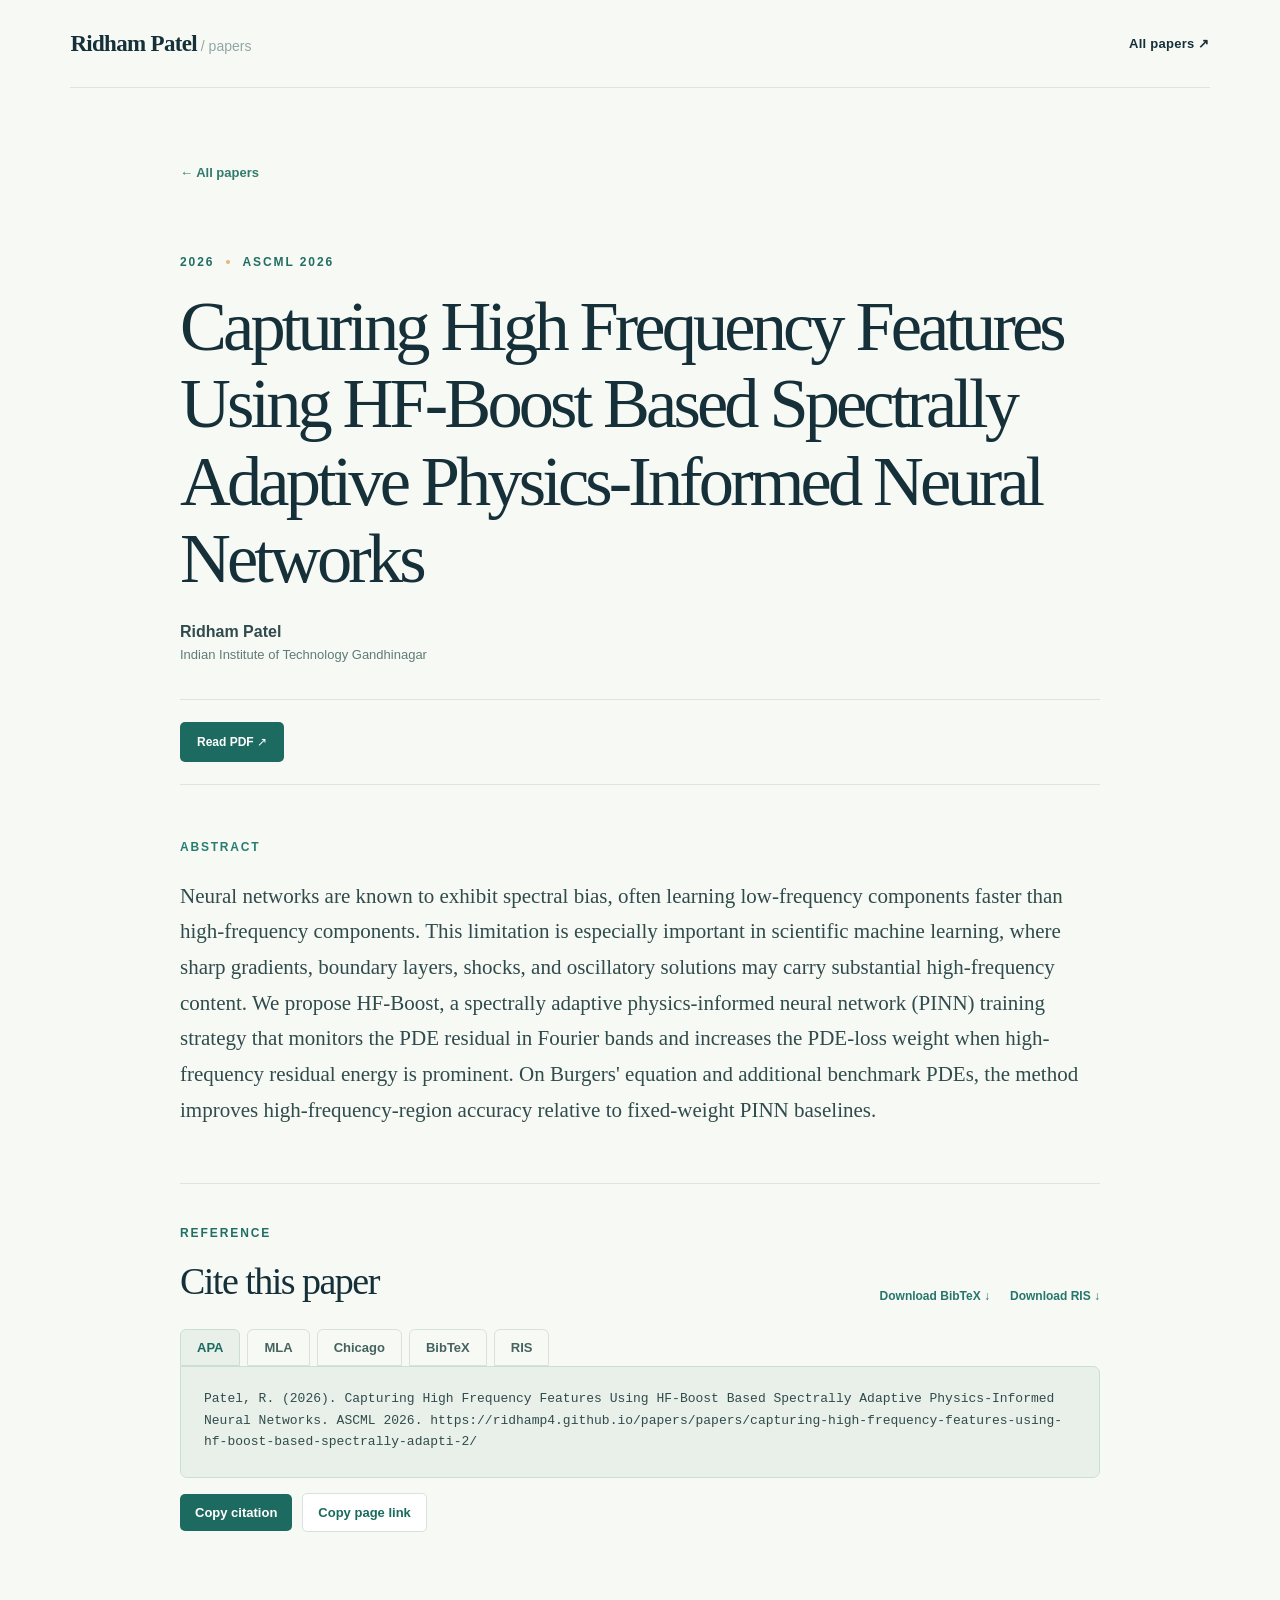
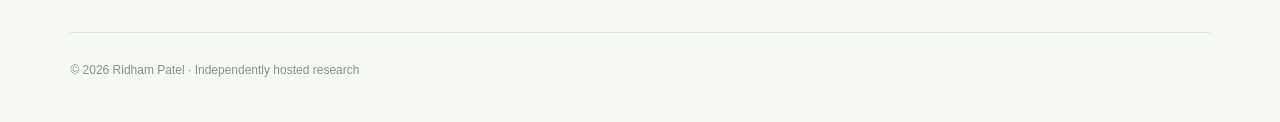
==== docs/papers/capturing-high-frequency-features-using-hf-boost-based-spectrally-adapti-2/index.html @ 2ceb57c7 "Publish papers site" ====
<!doctype html>
<html lang="en"><head><meta charset="utf-8"><meta name="viewport" content="width=device-width, initial-scale=1">
<title>Capturing High Frequency Features Using HF-Boost Based Spectrally Adaptive Physics-Informed Neural Networks | Ridham Patel</title><meta name="description" content="Neural networks are known to exhibit spectral bias, often learning low-frequency components faster than high-frequency components. This limitation is especially important in scientific machine learnin">
<meta property="og:type" content="article"><meta property="og:title" content="Capturing High Frequency Features Using HF-Boost Based Spectrally Adaptive Physics-Informed Neural Networks | Ridham Patel"><meta property="og:description" content="Neural networks are known to exhibit spectral bias, often learning low-frequency components faster than high-frequency components. This limitation is especially important in scientific machine learnin"><link rel="canonical" href="https://ridhamp4.github.io/papers/papers/capturing-high-frequency-features-using-hf-boost-based-spectrally-adapti-2/">
<link rel="stylesheet" href="../../assets/site.css"><link rel="icon" href="../../assets/favicon.svg" type="image/svg+xml"></head><body><div class="site-wrap"><header class="topbar"><a class="brand" href="../../">Ridham Patel<span class="brand-mark"> / papers</span></a><a class="top-link" href="../../">All papers ↗</a></header><main class="detail"><a class="back" href="../../">← All papers</a><div class="eyebrow">2026 <span class="dot"></span> ASCML 2026</div><h1>Capturing High Frequency Features Using HF-Boost Based Spectrally Adaptive Physics-Informed Neural Networks</h1><div class="detail-people" aria-label="Authors and institutes"><div class="detail-person"><span class="detail-person-name">Ridham Patel</span><span class="detail-institute">Indian Institute of Technology Gandhinagar</span></div></div><div class="detail-links"><a href="../../papers/pdf/capturing-high-frequency-features-using-hf-boost-based-spectrally-adapti-2.pdf" >Read PDF <span aria-hidden="true">↗</span></a></div><section class="abstract"><h2>Abstract</h2><p>Neural networks are known to exhibit spectral bias, often learning low-frequency components faster than high-frequency components. This limitation is especially important in scientific machine learning, where sharp gradients, boundary layers, shocks, and oscillatory solutions may carry substantial high-frequency content. We propose HF-Boost, a spectrally adaptive physics-informed neural network (PINN) training strategy that monitors the PDE residual in Fourier bands and increases the PDE-loss weight when high-frequency residual energy is prominent. On Burgers&#x27; equation and additional benchmark PDEs, the method improves high-frequency-region accuracy relative to fixed-weight PINN baselines.</p></section><section class="citations" aria-label="Cite this paper"><div class="citation-heading"><div><div class="eyebrow">Reference</div><h2>Cite this paper</h2></div><div class="citation-downloads"><a href="citation.bib" download>Download BibTeX ↓</a><a href="citation.ris" download>Download RIS ↓</a></div></div><div class="citation-tabs" role="group" aria-label="Citation format"><button type="button" class="citation-tab active" data-format="APA" aria-pressed="true">APA</button><button type="button" class="citation-tab" data-format="MLA" aria-pressed="false">MLA</button><button type="button" class="citation-tab" data-format="Chicago" aria-pressed="false">Chicago</button><button type="button" class="citation-tab" data-format="BibTeX" aria-pressed="false">BibTeX</button><button type="button" class="citation-tab" data-format="RIS" aria-pressed="false">RIS</button></div><pre class="citation-text" data-format="APA">Patel, R. (2026). Capturing High Frequency Features Using HF-Boost Based Spectrally Adaptive Physics-Informed Neural Networks. ASCML 2026. https://ridhamp4.github.io/papers/papers/capturing-high-frequency-features-using-hf-boost-based-spectrally-adapti-2/</pre><pre class="citation-text" data-format="MLA" hidden>Patel, Ridham. &quot;Capturing High Frequency Features Using HF-Boost Based Spectrally Adaptive Physics-Informed Neural Networks.&quot; ASCML 2026, 2026. https://ridhamp4.github.io/papers/papers/capturing-high-frequency-features-using-hf-boost-based-spectrally-adapti-2/.</pre><pre class="citation-text" data-format="Chicago" hidden>Patel, Ridham. &quot;Capturing High Frequency Features Using HF-Boost Based Spectrally Adaptive Physics-Informed Neural Networks.&quot; ASCML 2026 (2026). https://ridhamp4.github.io/papers/papers/capturing-high-frequency-features-using-hf-boost-based-spectrally-adapti-2/.</pre><pre class="citation-text" data-format="BibTeX" hidden>@misc{patel2026-capturing-high-frequency-features-using-hf-boost-based-spectrally-adapti-2,
  title = {{Capturing High Frequency Features Using HF-Boost Based Spectrally Adaptive Physics-Informed Neural Networks}},
  author = {Ridham Patel},
  year = {2026},
  howpublished = {ASCML 2026},
  url = {https://ridhamp4.github.io/papers/papers/capturing-high-frequency-features-using-hf-boost-based-spectrally-adapti-2/}
}</pre><pre class="citation-text" data-format="RIS" hidden>TY  - GEN
AU  - Ridham Patel
TI  - Capturing High Frequency Features Using HF-Boost Based Spectrally Adaptive Physics-Informed Neural Networks
PY  - 2026
T2  - ASCML 2026
UR  - https://ridhamp4.github.io/papers/papers/capturing-high-frequency-features-using-hf-boost-based-spectrally-adapti-2/
AB  - Neural networks are known to exhibit spectral bias, often learning low-frequency components faster than high-frequency components. This limitation is especially important in scientific machine learning, where sharp gradients, boundary layers, shocks, and oscillatory solutions may carry substantial high-frequency content. We propose HF-Boost, a spectrally adaptive physics-informed neural network (PINN) training strategy that monitors the PDE residual in Fourier bands and increases the PDE-loss weight when high-frequency residual energy is prominent. On Burgers&#x27; equation and additional benchmark PDEs, the method improves high-frequency-region accuracy relative to fixed-weight PINN baselines.
ER  - 
</pre><div class="citation-actions"><button type="button" class="copy-citation">Copy citation</button><button type="button" class="copy-link">Copy page link</button><span class="citation-status" role="status" aria-live="polite"></span></div></section></main><footer>© 2026 Ridham Patel · Independently hosted research</footer></div><script src="../../assets/citations.js" defer></script></body></html>
---- docs/assets/site.css ----
:root{--ink:#153039;--mute:#667a7e;--line:#dce6e1;--accent:#216f64;--paper:#f7f9f5;--warm:#e5b877;font-family:Inter,-apple-system,BlinkMacSystemFont,"Segoe UI",sans-serif;color:var(--ink);background:var(--paper)}*{box-sizing:border-box}html{scroll-behavior:smooth}body{margin:0}a{color:inherit;text-decoration:none}a:hover{color:var(--accent)}button,input,select{font:inherit}button{cursor:pointer}.site-wrap{max-width:1480px;padding:0 clamp(24px,5.5vw,88px);margin:auto}.topbar{height:88px;display:flex;align-items:center;justify-content:space-between;border-bottom:1px solid var(--line)}.brand{font-family:Georgia,"Times New Roman",serif;font-size:23px;letter-spacing:-.03em;font-weight:700;white-space:nowrap}.brand-mark{font-family:Inter,-apple-system,BlinkMacSystemFont,"Segoe UI",sans-serif;color:#91a7a5;font-size:14px;letter-spacing:0;font-weight:400}.topbar nav{display:flex;gap:32px;align-items:center}.topbar nav a,.top-link{font-size:13px;font-weight:700;letter-spacing:.02em}.profile-hero{display:grid;grid-template-columns:196px minmax(0,1fr);gap:clamp(30px,5vw,72px);align-items:center;max-width:1000px;padding:58px 0 66px}.profile-photo-frame{width:196px;height:196px;overflow:hidden;border-radius:8px;background:#dde9e6}.profile-photo{width:100%;height:100%;object-fit:cover;transform:scale(1.47);transform-origin:center 42%;display:block}.profile-kicker{text-transform:uppercase;font-size:11px;letter-spacing:.17em;font-weight:750;color:var(--accent)}.profile-content h1{font-family:Georgia,"Times New Roman",serif;font-size:clamp(32px,3vw,43px);letter-spacing:-.045em;line-height:1.1;font-weight:400;margin:9px 0 14px}.profile-content p{font-size:16px;line-height:1.65;color:#526e6d;margin:0 0 20px;max-width:650px}.social-links{display:flex;flex-wrap:wrap;gap:10px 20px}.social-links a{font-size:13px;font-weight:750;color:#26766b;white-space:nowrap}.social-links a:hover{text-decoration:underline}.social-links span{font-weight:400}.eyebrow{font-size:12px;font-weight:750;letter-spacing:.16em;text-transform:uppercase;color:var(--accent);display:flex;align-items:center;gap:12px}.listing{padding:75px 0 105px;border-top:1px solid var(--line)}.section-heading{display:flex;justify-content:space-between;align-items:end;gap:20px}.section-heading h2{font-family:Georgia,serif;font-size:clamp(36px,4vw,55px);font-weight:400;letter-spacing:-.05em;margin:12px 0 0}.count{font-size:13px;color:#7f9290;padding-bottom:9px}.toolbar{display:flex;gap:12px;margin:35px 0 18px}.search{position:relative;flex:1}.search span{position:absolute;left:15px;top:8px;font-size:25px;line-height:1;color:#6f8e88}.toolbar input,.toolbar select{height:48px;background:#fff;border:1px solid #d6e2db;border-radius:7px;outline:none;color:#284a4a}.toolbar input{width:100%;padding:0 16px 0 44px}.toolbar select{padding:0 32px 0 14px}.toolbar input:focus,.toolbar select:focus{border-color:#258270;box-shadow:0 0 0 3px #2582701a}.paper-card{border-bottom:1px solid var(--line);padding:36px 0 40px;display:grid;grid-template-columns:1fr;gap:0}.paper-card[hidden],.empty[hidden]{display:none}.paper-meta{display:flex;align-items:center;gap:12px;text-transform:uppercase;font-size:11px;letter-spacing:.12em;font-weight:750;color:var(--accent)}.dot{display:inline-block;vertical-align:middle;width:4px;height:4px;border-radius:50%;background:var(--warm)}.paper-card h2{font-family:Georgia,serif;line-height:1.16;font-weight:400;letter-spacing:-.035em;font-size:clamp(25px,3vw,37px);max-width:960px;margin:15px 0 10px}.authors{font-size:14px;color:#5a7374;margin:0}.excerpt{font-size:14px;line-height:1.65;color:#60767a;max-width:890px;margin:18px 0}.links,.detail-links{display:flex;flex-wrap:wrap;align-items:center;gap:9px 22px}.links a,.detail-links a{font-size:12px;font-weight:750;color:#26766b}.links .detail-link{color:var(--ink)}.links a span,.detail-links a span{font-weight:400}.empty{color:#6e8383;padding:30px 0}footer{border-top:1px solid var(--line);padding:30px 0 45px;display:flex;justify-content:space-between;gap:20px;color:#81928d;font-size:12px}.detail{max-width:920px;margin:auto;padding:75px 0 100px;min-height:70vh}.back{font-size:13px;font-weight:700;color:#337b6d;display:inline-block;margin-bottom:75px}.detail .eyebrow{margin-bottom:19px}.detail h1{font-family:Georgia,serif;font-weight:400;font-size:clamp(40px,5.5vw,72px);line-height:1.1;letter-spacing:-.055em;margin:0}.detail-authors{font-size:17px;color:#5c7475;margin:25px 0 34px}.detail-people{display:grid;grid-template-columns:repeat(auto-fit,minmax(210px,1fr));gap:16px 24px;margin:25px 0 34px}.detail-person{display:flex;flex-direction:column;gap:5px}.detail-person-name{font-size:16px;color:#304b4c;font-weight:650}.detail-institute{font-size:13px;line-height:1.45;color:#607b78}.detail-links{padding:22px 0;border-top:1px solid var(--line);border-bottom:1px solid var(--line)}.detail-links a:first-child{background:#1d6b60;color:white;padding:13px 17px;border-radius:5px}.abstract{padding:55px 0}.abstract h2{font-size:12px;text-transform:uppercase;letter-spacing:.15em;color:#297d70;margin:0 0 25px}.abstract p{font-family:Georgia,serif;font-size:21px;line-height:1.7;color:#304b4c;margin:0}.citations{border-top:1px solid var(--line);padding:42px 0 0}.citation-heading{display:flex;justify-content:space-between;align-items:end;gap:24px;margin-bottom:26px}.citation-heading h2{font-family:Georgia,serif;font-size:clamp(28px,3vw,38px);font-weight:400;letter-spacing:-.04em;margin:9px 0 0}.citation-downloads{display:flex;flex-wrap:wrap;gap:10px 20px}.citation-downloads a{font-size:12px;font-weight:750;color:#26766b}.citation-tabs{display:flex;flex-wrap:wrap;gap:7px;margin-bottom:0}.citation-tab{border:1px solid #d6e2db;background:transparent;color:#456460;border-radius:6px 6px 0 0;padding:10px 16px;font-size:13px;font-weight:700}.citation-tab.active{background:#e9f0ea;border-color:#cbded4;color:#1d6b60}.citation-tab:focus-visible,.citation-actions button:focus-visible,.citation-downloads a:focus-visible{outline:3px solid #66aa9d;outline-offset:2px}.citation-text{display:block;white-space:pre-wrap;overflow-wrap:anywhere;background:#e9f0ea;border:1px solid #cbded4;border-radius:0 7px 7px 7px;margin:0;padding:21px 23px;min-height:112px;color:#304b4c;font:13px/1.65 ui-monospace,SFMono-Regular,Menlo,Consolas,monospace}.citation-text[hidden]{display:none}.citation-actions{display:flex;align-items:center;flex-wrap:wrap;gap:10px;margin-top:15px}.citation-actions button{border:0;background:#1d6b60;color:#fff;padding:11px 15px;border-radius:5px;font-size:13px;font-weight:700}.citation-actions .copy-link{background:#fff;border:1px solid #d6e2db;color:#1a6a60}.citation-status{font-size:12px;color:#456460}@media(max-width:800px){.profile-hero{grid-template-columns:150px minmax(0,1fr);gap:28px;padding:48px 0 55px}.profile-photo-frame{width:150px;height:150px}.profile-content p{font-size:15px}.listing{padding-top:55px}.detail{padding-top:45px}.back{margin-bottom:55px}}@media(max-width:560px){.site-wrap{padding:0 22px}.topbar{height:70px}.brand{font-size:20px}.brand-mark{font-size:12px}.topbar nav{gap:15px}.topbar nav a{font-size:12px}.profile-hero{grid-template-columns:1fr;gap:20px;padding:35px 0 42px}.profile-photo-frame{width:126px;height:126px}.profile-content h1{font-size:32px;margin:8px 0 12px}.profile-content p{font-size:14px;line-height:1.6;margin:0 0 18px}.social-links{gap:9px 16px}.section-heading{align-items:start;flex-direction:column}.toolbar{flex-direction:column}.paper-card{padding:30px 0}.paper-card h2{font-size:27px}.detail h1{font-size:41px}.abstract p{font-size:18px}footer{flex-direction:column}.citation-heading{align-items:start;flex-direction:column;gap:16px}.citation-tab{padding:9px 11px;font-size:12px}.citation-text{padding:16px;font-size:12px}}
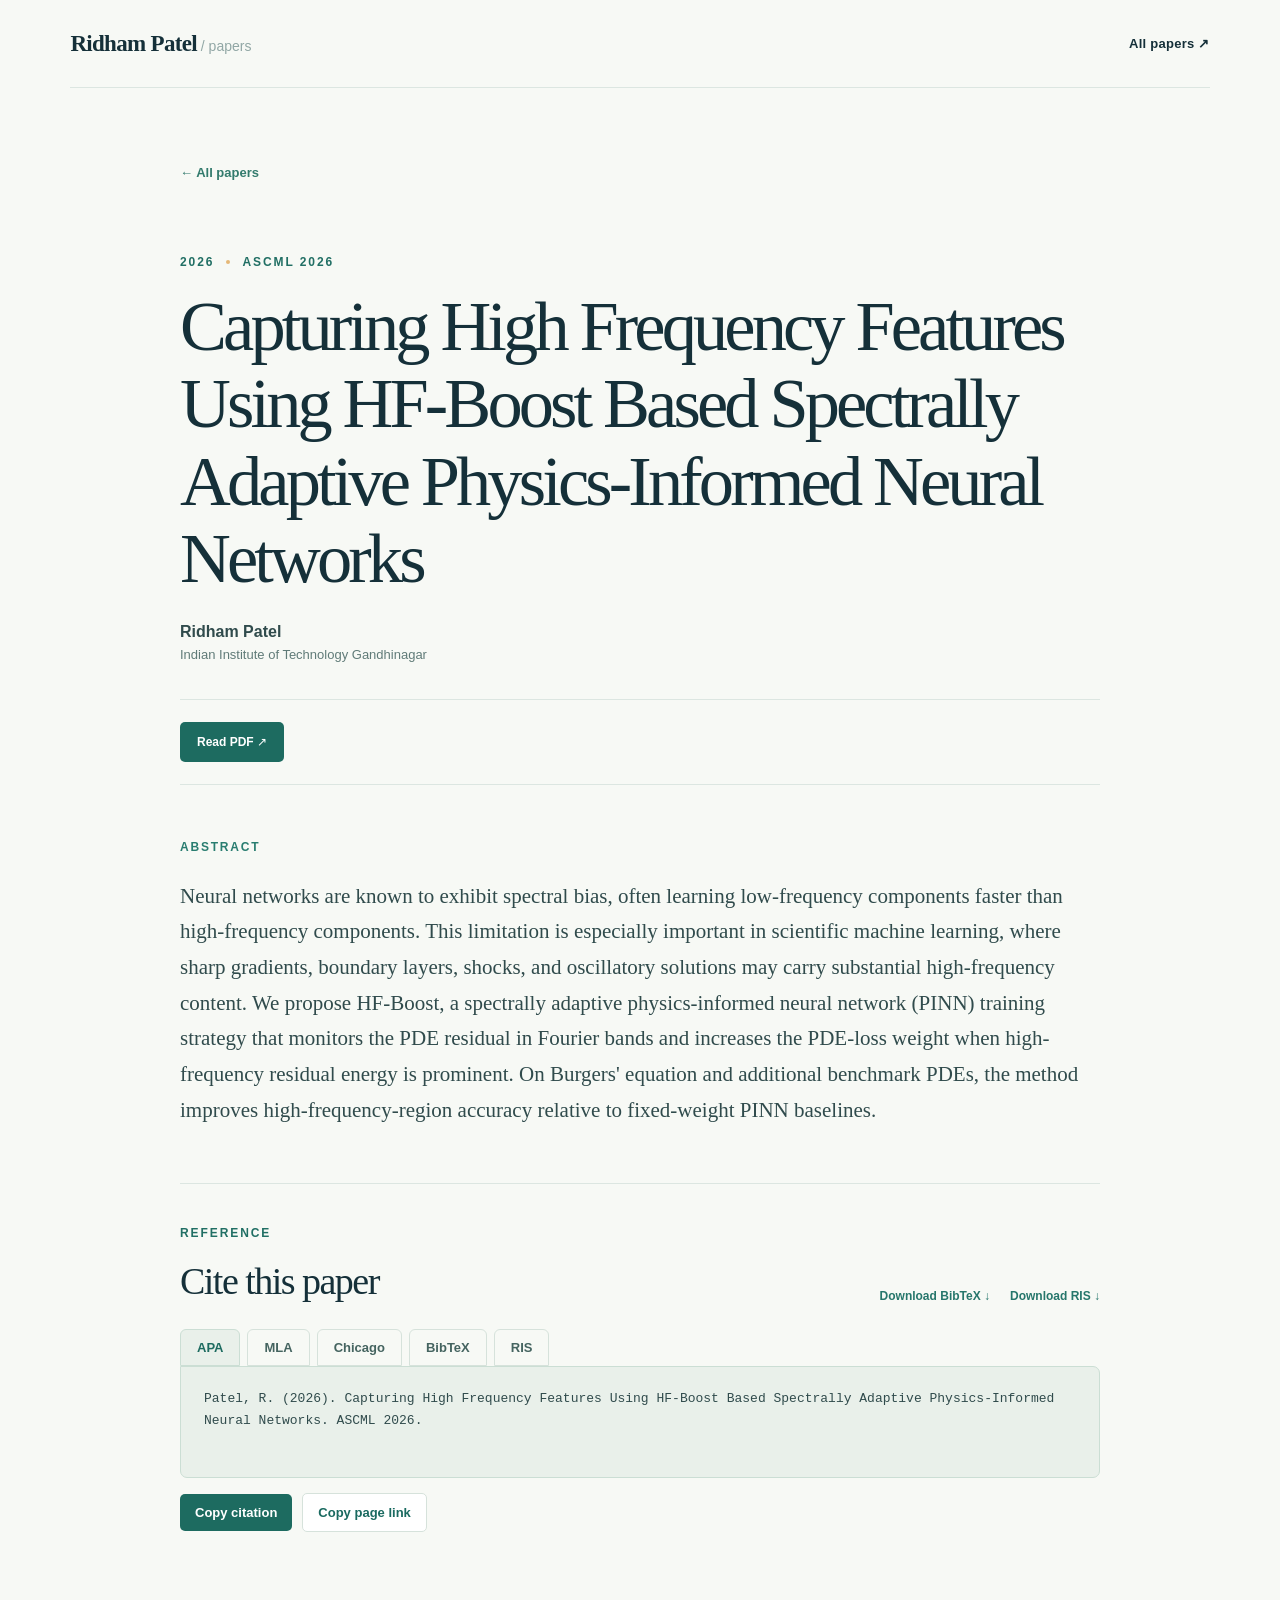
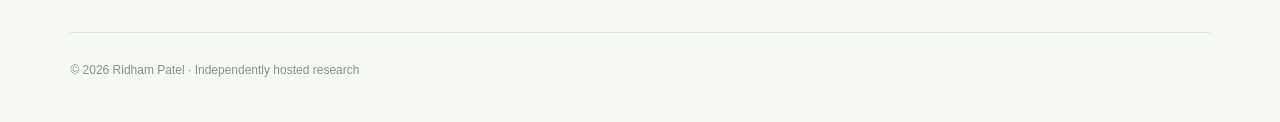
==== commit 57378219: "Update paper collection" ====
--- a/docs/papers/capturing-high-frequency-features-using-hf-boost-based-spectrally-adapti-2/index.html
+++ b/docs/papers/capturing-high-frequency-features-using-hf-boost-based-spectrally-adapti-2/index.html
@@ -1,19 +1,17 @@
 <!doctype html>
 <html lang="en"><head><meta charset="utf-8"><meta name="viewport" content="width=device-width, initial-scale=1">
 <title>Capturing High Frequency Features Using HF-Boost Based Spectrally Adaptive Physics-Informed Neural Networks | Ridham Patel</title><meta name="description" content="Neural networks are known to exhibit spectral bias, often learning low-frequency components faster than high-frequency components. This limitation is especially important in scientific machine learnin">
-<meta property="og:type" content="article"><meta property="og:title" content="Capturing High Frequency Features Using HF-Boost Based Spectrally Adaptive Physics-Informed Neural Networks | Ridham Patel"><meta property="og:description" content="Neural networks are known to exhibit spectral bias, often learning low-frequency components faster than high-frequency components. This limitation is especially important in scientific machine learnin"><link rel="canonical" href="https://ridhamp4.github.io/papers/papers/capturing-high-frequency-features-using-hf-boost-based-spectrally-adapti-2/">
-<link rel="stylesheet" href="../../assets/site.css"><link rel="icon" href="../../assets/favicon.svg" type="image/svg+xml"></head><body><div class="site-wrap"><header class="topbar"><a class="brand" href="../../">Ridham Patel<span class="brand-mark"> / papers</span></a><a class="top-link" href="../../">All papers ↗</a></header><main class="detail"><a class="back" href="../../">← All papers</a><div class="eyebrow">2026 <span class="dot"></span> ASCML 2026</div><h1>Capturing High Frequency Features Using HF-Boost Based Spectrally Adaptive Physics-Informed Neural Networks</h1><div class="detail-people" aria-label="Authors and institutes"><div class="detail-person"><span class="detail-person-name">Ridham Patel</span><span class="detail-institute">Indian Institute of Technology Gandhinagar</span></div></div><div class="detail-links"><a href="../../papers/pdf/capturing-high-frequency-features-using-hf-boost-based-spectrally-adapti-2.pdf" >Read PDF <span aria-hidden="true">↗</span></a></div><section class="abstract"><h2>Abstract</h2><p>Neural networks are known to exhibit spectral bias, often learning low-frequency components faster than high-frequency components. This limitation is especially important in scientific machine learning, where sharp gradients, boundary layers, shocks, and oscillatory solutions may carry substantial high-frequency content. We propose HF-Boost, a spectrally adaptive physics-informed neural network (PINN) training strategy that monitors the PDE residual in Fourier bands and increases the PDE-loss weight when high-frequency residual energy is prominent. On Burgers&#x27; equation and additional benchmark PDEs, the method improves high-frequency-region accuracy relative to fixed-weight PINN baselines.</p></section><section class="citations" aria-label="Cite this paper"><div class="citation-heading"><div><div class="eyebrow">Reference</div><h2>Cite this paper</h2></div><div class="citation-downloads"><a href="citation.bib" download>Download BibTeX ↓</a><a href="citation.ris" download>Download RIS ↓</a></div></div><div class="citation-tabs" role="group" aria-label="Citation format"><button type="button" class="citation-tab active" data-format="APA" aria-pressed="true">APA</button><button type="button" class="citation-tab" data-format="MLA" aria-pressed="false">MLA</button><button type="button" class="citation-tab" data-format="Chicago" aria-pressed="false">Chicago</button><button type="button" class="citation-tab" data-format="BibTeX" aria-pressed="false">BibTeX</button><button type="button" class="citation-tab" data-format="RIS" aria-pressed="false">RIS</button></div><pre class="citation-text" data-format="APA">Patel, R. (2026). Capturing High Frequency Features Using HF-Boost Based Spectrally Adaptive Physics-Informed Neural Networks. ASCML 2026. https://ridhamp4.github.io/papers/papers/capturing-high-frequency-features-using-hf-boost-based-spectrally-adapti-2/</pre><pre class="citation-text" data-format="MLA" hidden>Patel, Ridham. &quot;Capturing High Frequency Features Using HF-Boost Based Spectrally Adaptive Physics-Informed Neural Networks.&quot; ASCML 2026, 2026. https://ridhamp4.github.io/papers/papers/capturing-high-frequency-features-using-hf-boost-based-spectrally-adapti-2/.</pre><pre class="citation-text" data-format="Chicago" hidden>Patel, Ridham. &quot;Capturing High Frequency Features Using HF-Boost Based Spectrally Adaptive Physics-Informed Neural Networks.&quot; ASCML 2026 (2026). https://ridhamp4.github.io/papers/papers/capturing-high-frequency-features-using-hf-boost-based-spectrally-adapti-2/.</pre><pre class="citation-text" data-format="BibTeX" hidden>@misc{patel2026-capturing-high-frequency-features-using-hf-boost-based-spectrally-adapti-2,
+<meta property="og:type" content="article"><meta property="og:title" content="Capturing High Frequency Features Using HF-Boost Based Spectrally Adaptive Physics-Informed Neural Networks | Ridham Patel"><meta property="og:description" content="Neural networks are known to exhibit spectral bias, often learning low-frequency components faster than high-frequency components. This limitation is especially important in scientific machine learnin">
+<link rel="stylesheet" href="../../assets/site.css"><link rel="icon" href="../../assets/favicon.svg" type="image/svg+xml"></head><body><div class="site-wrap"><header class="topbar"><a class="brand" href="../../">Ridham Patel<span class="brand-mark"> / papers</span></a><a class="top-link" href="../../">All papers ↗</a></header><main class="detail"><a class="back" href="../../">← All papers</a><div class="eyebrow">2026 <span class="dot"></span> ASCML 2026</div><h1>Capturing High Frequency Features Using HF-Boost Based Spectrally Adaptive Physics-Informed Neural Networks</h1><div class="detail-people" aria-label="Authors and institutes"><div class="detail-person"><span class="detail-person-name">Ridham Patel</span><span class="detail-institute">Indian Institute of Technology Gandhinagar</span></div></div><div class="detail-links"><a href="../../papers/pdf/capturing-high-frequency-features-using-hf-boost-based-spectrally-adapti-2.pdf" >Read PDF <span aria-hidden="true">↗</span></a></div><section class="abstract"><h2>Abstract</h2><p>Neural networks are known to exhibit spectral bias, often learning low-frequency components faster than high-frequency components. This limitation is especially important in scientific machine learning, where sharp gradients, boundary layers, shocks, and oscillatory solutions may carry substantial high-frequency content. We propose HF-Boost, a spectrally adaptive physics-informed neural network (PINN) training strategy that monitors the PDE residual in Fourier bands and increases the PDE-loss weight when high-frequency residual energy is prominent. On Burgers&#x27; equation and additional benchmark PDEs, the method improves high-frequency-region accuracy relative to fixed-weight PINN baselines.</p></section><section class="citations" aria-label="Cite this paper"><div class="citation-heading"><div><div class="eyebrow">Reference</div><h2>Cite this paper</h2></div><div class="citation-downloads"><a href="citation.bib" download>Download BibTeX ↓</a><a href="citation.ris" download>Download RIS ↓</a></div></div><div class="citation-tabs" role="group" aria-label="Citation format"><button type="button" class="citation-tab active" data-format="APA" aria-pressed="true">APA</button><button type="button" class="citation-tab" data-format="MLA" aria-pressed="false">MLA</button><button type="button" class="citation-tab" data-format="Chicago" aria-pressed="false">Chicago</button><button type="button" class="citation-tab" data-format="BibTeX" aria-pressed="false">BibTeX</button><button type="button" class="citation-tab" data-format="RIS" aria-pressed="false">RIS</button></div><pre class="citation-text" data-format="APA">Patel, R. (2026). Capturing High Frequency Features Using HF-Boost Based Spectrally Adaptive Physics-Informed Neural Networks. ASCML 2026.</pre><pre class="citation-text" data-format="MLA" hidden>Patel, Ridham. &quot;Capturing High Frequency Features Using HF-Boost Based Spectrally Adaptive Physics-Informed Neural Networks.&quot; ASCML 2026, 2026.</pre><pre class="citation-text" data-format="Chicago" hidden>Patel, Ridham. &quot;Capturing High Frequency Features Using HF-Boost Based Spectrally Adaptive Physics-Informed Neural Networks.&quot; ASCML 2026 (2026).</pre><pre class="citation-text" data-format="BibTeX" hidden>@misc{patel2026-capturing-high-frequency-features-using-hf-boost-based-spectrally-adapti-2,
   title = {{Capturing High Frequency Features Using HF-Boost Based Spectrally Adaptive Physics-Informed Neural Networks}},
   author = {Ridham Patel},
   year = {2026},
-  howpublished = {ASCML 2026},
-  url = {https://ridhamp4.github.io/papers/papers/capturing-high-frequency-features-using-hf-boost-based-spectrally-adapti-2/}
+  howpublished = {ASCML 2026}
 }</pre><pre class="citation-text" data-format="RIS" hidden>TY  - GEN
 AU  - Ridham Patel
 TI  - Capturing High Frequency Features Using HF-Boost Based Spectrally Adaptive Physics-Informed Neural Networks
 PY  - 2026
 T2  - ASCML 2026
-UR  - https://ridhamp4.github.io/papers/papers/capturing-high-frequency-features-using-hf-boost-based-spectrally-adapti-2/
 AB  - Neural networks are known to exhibit spectral bias, often learning low-frequency components faster than high-frequency components. This limitation is especially important in scientific machine learning, where sharp gradients, boundary layers, shocks, and oscillatory solutions may carry substantial high-frequency content. We propose HF-Boost, a spectrally adaptive physics-informed neural network (PINN) training strategy that monitors the PDE residual in Fourier bands and increases the PDE-loss weight when high-frequency residual energy is prominent. On Burgers&#x27; equation and additional benchmark PDEs, the method improves high-frequency-region accuracy relative to fixed-weight PINN baselines.
 ER  - 
 </pre><div class="citation-actions"><button type="button" class="copy-citation">Copy citation</button><button type="button" class="copy-link">Copy page link</button><span class="citation-status" role="status" aria-live="polite"></span></div></section></main><footer>© 2026 Ridham Patel · Independently hosted research</footer></div><script src="../../assets/citations.js" defer></script></body></html>
